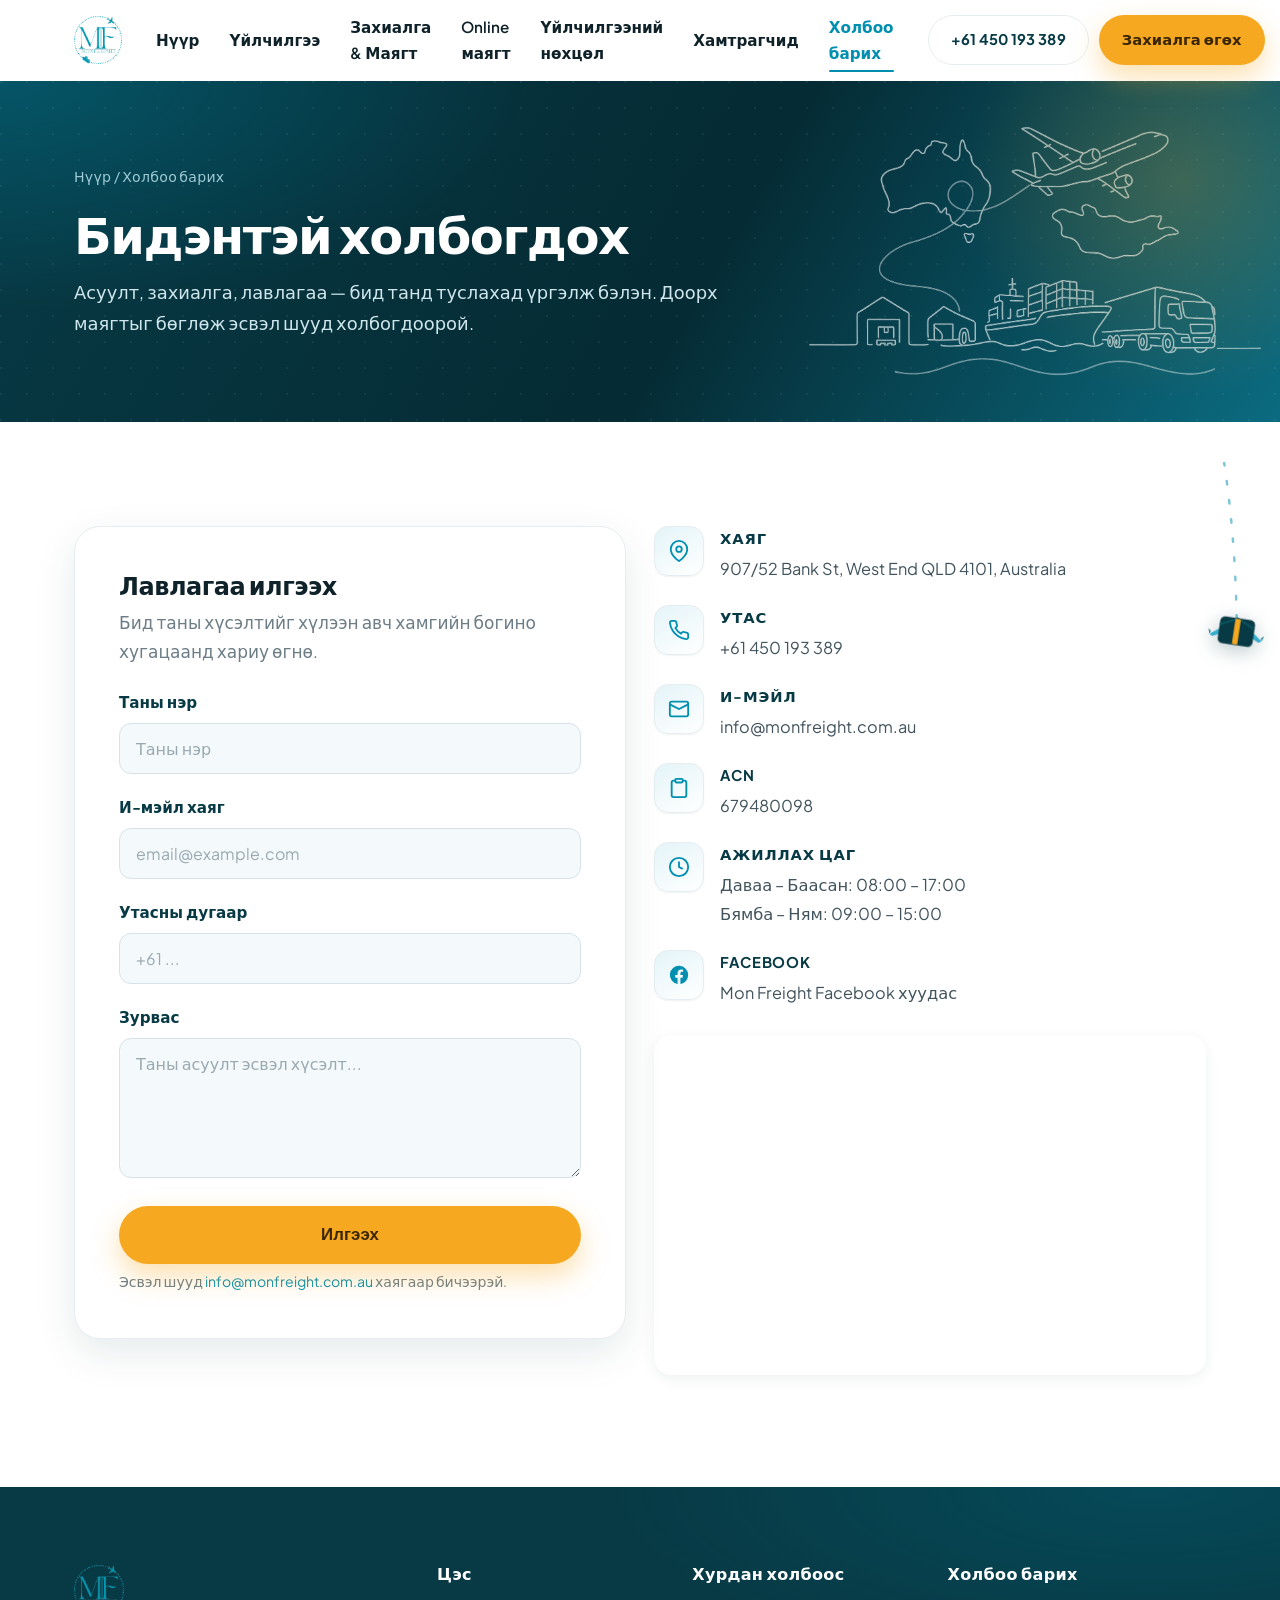
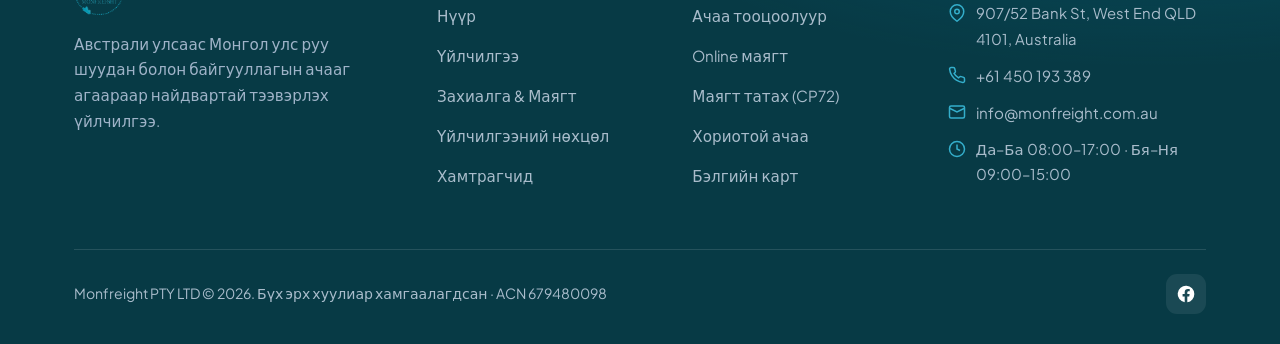
==== contact.html @ 1a579356 "Mon Freight website — full site with airplane transitions, scroll animations, bilingual content" ====
<!DOCTYPE html>
<html lang="mn">
<head>
<meta charset="UTF-8">
<meta name="viewport" content="width=device-width, initial-scale=1.0">
<title data-i18n="contact.title">Холбоо барих — Mon Freight Pty Ltd</title>
<meta name="description" content="Mon Freight Pty Ltd-тэй холбогдох: 907/52 Bank St, West End QLD 4101, Australia. Утас +61 450 193 389, info@monfreight.com.au. Лавлагаа илгээх маягт.">
<link rel="preconnect" href="https://fonts.googleapis.com">
<link rel="preconnect" href="https://fonts.gstatic.com" crossorigin>
<link href="https://fonts.googleapis.com/css2?family=Plus+Jakarta+Sans:wght@400;500;600;700;800&display=swap" rel="stylesheet">
<link rel="icon" href="assets/logo.png">
<link rel="stylesheet" href="assets/styles.css?v=6">
</head>
<body>

<header class="site-header">
  <div class="container nav">
    <a class="brand" href="index.html"><img src="assets/logo.png" alt="Mon Freight Pty Ltd"></a>
    <nav class="nav-links" id="navLinks">
      <a href="index.html" data-i18n="nav.home">Нүүр</a>
      <a href="services.html" data-i18n="nav.services">Үйлчилгээ</a>
      <a href="order.html" data-i18n="nav.order">Захиалга &amp; Маягт</a>
      <a href="https://monfreightcp72-production.up.railway.app/" target="_blank" rel="noopener" data-i18n="nav.form">Online маягт</a>
      <a href="terms.html" data-i18n="nav.terms">Үйлчилгээний нөхцөл</a>
      <a href="partners.html" data-i18n="nav.partners">Хамтрагчид</a>
      <a href="contact.html" class="active" data-i18n="nav.contact">Холбоо барих</a>
    </nav>
    <div class="nav-cta">
      <a href="tel:+61450193389" class="btn btn--ghost" style="color:var(--navy);border-color:var(--line)">+61 450 193 389</a>
      <a href="order.html" class="btn btn--primary" data-i18n="btn.order">Захиалга өгөх</a>
    </div>
    <div class="lang-switch" id="langSwitch">
      <button type="button" data-lang="mn">MN</button>
      <button type="button" data-lang="en">EN</button>
    </div>
    <button class="nav-toggle" id="navToggle" aria-label="Menu"><span></span><span></span><span></span></button>
  </div>
</header>

<section class="page-hero">
  <img class="hero-illu" src="assets/route-illustration.png" alt="" aria-hidden="true">
  <div class="container">
    <div class="crumb"><a href="index.html" data-i18n="nav.home">Нүүр</a> / <span data-i18n="crumb.contact">Холбоо барих</span></div>
    <h1 data-i18n="contact.h1">Бидэнтэй холбогдох</h1>
    <p data-i18n="contact.sub">Асуулт, захиалга, лавлагаа — бид танд туслахад үргэлж бэлэн. Доорх маягтыг бөглөж эсвэл шууд холбогдоорой.</p>
  </div>
</section>

<section class="section">
  <div class="container">
    <div class="grid grid-2" style="align-items:start">

      <!-- Form -->
      <div class="form-card reveal">
        <h2 style="font-size:1.5rem;margin-bottom:8px" data-i18n="contact.form.h2">Лавлагаа илгээх</h2>
        <p style="color:var(--muted);margin-bottom:24px" data-i18n="contact.form.sub">Бид таны хүсэлтийг хүлээн авч хамгийн богино хугацаанд хариу өгнө.</p>
        <div class="form-success" data-i18n="contact.form.success">Баярлалаа! Таны хүсэлт амжилттай илгээгдлээ.</div>
        <form id="enquiry-form" novalidate>
          <div class="field">
            <label for="name" data-i18n="contact.f.name">Таны нэр</label>
            <input id="name" name="name" type="text" data-i18n-ph="contact.f.namePh" placeholder="Таны нэр" required>
          </div>
          <div class="field">
            <label for="email" data-i18n="contact.f.email">И-мэйл хаяг</label>
            <input id="email" name="email" type="email" placeholder="email@example.com" required>
          </div>
          <div class="field">
            <label for="phone" data-i18n="contact.f.phone">Утасны дугаар</label>
            <input id="phone" name="phone" type="tel" placeholder="+61 ...">
          </div>
          <div class="field">
            <label for="message" data-i18n="contact.f.msg">Зурвас</label>
            <textarea id="message" name="message" data-i18n-ph="contact.f.msgPh" placeholder="Таны асуулт эсвэл хүсэлт..." required></textarea>
          </div>
          <button type="submit" class="btn btn--primary btn--lg" style="width:100%" data-i18n="contact.f.submit">Илгээх</button>
          <p class="form-note" data-i18n="contact.f.note">Эсвэл шууд <a href="mailto:info@monfreight.com.au">info@monfreight.com.au</a> хаягаар бичээрэй.</p>
        </form>
      </div>

      <!-- Info -->
      <div class="reveal">
        <div class="info-list" style="margin-bottom:28px">
          <div class="info-row">
            <div class="info-ic"><svg width="22" height="22" viewBox="0 0 24 24" fill="none" stroke="currentColor" stroke-width="2"><path d="M21 10c0 7-9 13-9 13s-9-6-9-13a9 9 0 0 1 18 0z"/><circle cx="12" cy="10" r="3"/></svg></div>
            <div><b data-i18n="contact.i.address">Хаяг</b><span>907/52 Bank St, West End QLD 4101, Australia</span></div>
          </div>
          <div class="info-row">
            <div class="info-ic"><svg width="22" height="22" viewBox="0 0 24 24" fill="none" stroke="currentColor" stroke-width="2"><path d="M22 16.92v3a2 2 0 0 1-2.18 2 19.79 19.79 0 0 1-8.63-3.07 19.5 19.5 0 0 1-6-6 19.79 19.79 0 0 1-3.07-8.67A2 2 0 0 1 4.11 2h3a2 2 0 0 1 2 1.72c.13.96.36 1.9.7 2.81a2 2 0 0 1-.45 2.11L8.09 9.91a16 16 0 0 0 6 6l1.27-1.27a2 2 0 0 1 2.11-.45c.9.34 1.85.57 2.81.7A2 2 0 0 1 22 16.92z"/></svg></div>
            <div><b data-i18n="contact.i.phone">Утас</b><a href="tel:+61450193389">+61 450 193 389</a></div>
          </div>
          <div class="info-row">
            <div class="info-ic"><svg width="22" height="22" viewBox="0 0 24 24" fill="none" stroke="currentColor" stroke-width="2"><rect x="2" y="4" width="20" height="16" rx="2"/><path d="m22 7-10 5L2 7"/></svg></div>
            <div><b data-i18n="contact.i.email">И-мэйл</b><a href="mailto:info@monfreight.com.au">info@monfreight.com.au</a></div>
          </div>
          <div class="info-row">
            <div class="info-ic"><svg width="22" height="22" viewBox="0 0 24 24" fill="none" stroke="currentColor" stroke-width="2"><path d="M16 4h2a2 2 0 0 1 2 2v14a2 2 0 0 1-2 2H6a2 2 0 0 1-2-2V6a2 2 0 0 1 2-2h2"/><rect x="8" y="2" width="8" height="4" rx="1"/></svg></div>
            <div><b data-i18n="contact.i.acn">ACN</b><span>679480098</span></div>
          </div>
          <div class="info-row">
            <div class="info-ic"><svg width="22" height="22" viewBox="0 0 24 24" fill="none" stroke="currentColor" stroke-width="2"><circle cx="12" cy="12" r="10"/><path d="M12 6v6l4 2"/></svg></div>
            <div><b data-i18n="contact.i.hours">Ажиллах цаг</b><span data-i18n="contact.i.hoursV">Даваа – Баасан: 08:00 – 17:00<br>Бямба – Ням: 09:00 – 15:00</span></div>
          </div>
          <div class="info-row">
            <div class="info-ic"><svg width="22" height="22" viewBox="0 0 24 24" fill="currentColor"><path d="M22 12a10 10 0 1 0-11.56 9.88v-6.99H7.9V12h2.54V9.8c0-2.5 1.49-3.89 3.78-3.89 1.09 0 2.24.2 2.24.2v2.46h-1.26c-1.24 0-1.63.77-1.63 1.56V12h2.78l-.44 2.89h-2.34v6.99A10 10 0 0 0 22 12z"/></svg></div>
            <div><b data-i18n="contact.i.fb">Facebook</b><a href="https://www.facebook.com/profile.php?id=61565239049402" target="_blank" rel="noopener" data-i18n="contact.i.fbV">Mon Freight Facebook хуудас</a></div>
          </div>
        </div>
        <iframe class="map-embed" loading="lazy" referrerpolicy="no-referrer-when-downgrade"
          src="https://maps.google.com/maps?q=907%2F52+Bank+St%2C+West+End+QLD+4101%2C+Australia+%28Monfreight+PTY+LTD%29&output=embed"
          title="Mon Freight"></iframe>
      </div>

    </div>
  </div>
</section>

<footer class="footer">
  <div class="container">
    <div class="footer-grid">
      <div class="footer-brand">
        <img src="assets/logo.png" alt="Mon Freight Pty Ltd">
        <p data-i18n="footer.tagline">Австрали улсаас Монгол улс руу шуудан болон байгууллагын ачааг агаараар найдвартай тээвэрлэх үйлчилгээ.</p>
      </div>
      <div><h4 data-i18n="footer.menu">Цэс</h4><ul>
        <li><a href="index.html" data-i18n="nav.home">Нүүр</a></li><li><a href="services.html" data-i18n="nav.services">Үйлчилгээ</a></li>
        <li><a href="order.html" data-i18n="nav.order">Захиалга &amp; Маягт</a></li><li><a href="terms.html" data-i18n="nav.terms">Үйлчилгээний нөхцөл</a></li>
        <li><a href="partners.html" data-i18n="nav.partners">Хамтрагчид</a></li></ul></div>
      <div><h4 data-i18n="footer.quick">Хурдан холбоос</h4><ul>
        <li><a href="order.html#calculator" data-i18n="footer.ql.calc">Ачаа тооцоолуур</a></li>
        <li><a href="https://monfreightcp72-production.up.railway.app/" target="_blank" rel="noopener" data-i18n="footer.ql.form">Online маягт</a></li>
        <li><a href="order.html#download" data-i18n="footer.ql.cp72">Маягт татах (CP72)</a></li>
        <li><a href="terms.html#prohibited" data-i18n="footer.ql.prohibited">Хориотой ачаа</a></li>
        <li><a href="https://giftup.app/place-order/64e5efb2-6767-406f-fae9-08ddd53cc1b6?platform=hosted" target="_blank" rel="noopener" data-i18n="footer.ql.gift">Бэлгийн карт</a></li></ul></div>
      <div><h4 data-i18n="footer.contactH">Холбоо барих</h4><ul class="footer-contact">
        <li><svg width="18" height="18" viewBox="0 0 24 24" fill="none" stroke="currentColor" stroke-width="2"><path d="M21 10c0 7-9 13-9 13s-9-6-9-13a9 9 0 0 1 18 0z"/><circle cx="12" cy="10" r="3"/></svg> 907/52 Bank St, West End QLD 4101, Australia</li>
        <li><svg width="18" height="18" viewBox="0 0 24 24" fill="none" stroke="currentColor" stroke-width="2"><path d="M22 16.92v3a2 2 0 0 1-2.18 2 19.79 19.79 0 0 1-8.63-3.07 19.5 19.5 0 0 1-6-6 19.79 19.79 0 0 1-3.07-8.67A2 2 0 0 1 4.11 2h3a2 2 0 0 1 2 1.72c.13.96.36 1.9.7 2.81a2 2 0 0 1-.45 2.11L8.09 9.91a16 16 0 0 0 6 6l1.27-1.27a2 2 0 0 1 2.11-.45c.9.34 1.85.57 2.81.7A2 2 0 0 1 22 16.92z"/></svg> <a href="tel:+61450193389">+61 450 193 389</a></li>
        <li><svg width="18" height="18" viewBox="0 0 24 24" fill="none" stroke="currentColor" stroke-width="2"><rect x="2" y="4" width="20" height="16" rx="2"/><path d="m22 7-10 5L2 7"/></svg> <a href="mailto:info@monfreight.com.au">info@monfreight.com.au</a></li>
        <li><svg width="18" height="18" viewBox="0 0 24 24" fill="none" stroke="currentColor" stroke-width="2"><circle cx="12" cy="12" r="10"/><path d="M12 6v6l4 2"/></svg> <span data-i18n="footer.hours">Да–Ба 08:00–17:00 · Бя–Ня 09:00–15:00</span></li></ul></div>
    </div>
    <div class="footer-bottom">
      <span data-i18n="footer.rights">Monfreight PTY LTD © <span id="year">2026</span>. Бүх эрх хуулиар хамгаалагдсан · ACN 679480098</span>
      <div class="social"><a href="https://www.facebook.com/profile.php?id=61565239049402" target="_blank" rel="noopener" aria-label="Facebook"><svg width="20" height="20" viewBox="0 0 24 24" fill="currentColor"><path d="M22 12a10 10 0 1 0-11.56 9.88v-6.99H7.9V12h2.54V9.8c0-2.5 1.49-3.89 3.78-3.89 1.09 0 2.24.2 2.24.2v2.46h-1.26c-1.24 0-1.63.77-1.63 1.56V12h2.78l-.44 2.89h-2.34v6.99A10 10 0 0 0 22 12z"/></svg></a></div>
    </div>
  </div>
</footer>

<script src="assets/main.js?v=6"></script>
<script src="assets/plane-transition.js?v=6"></script>
<script src="assets/skystory.js?v=6"></script>
<script src="assets/i18n.js?v=6"></script>
</body>
</html>
---- assets/styles.css ----
/* =========================================================
   Mon Freight Pty Ltd — Global Stylesheet  (v2 — premium)
   Premium, trustworthy logistics design system.
   Brand palette is driven by CSS variables below.
   Reuses the original class names so markup + JS stay intact.
   ========================================================= */

:root {
  /* ---- Brand palette (built from the Mon Freight logo teal) ---- */
  --navy:        #073a45;   /* deepest teal — dark sections & headings */
  --navy-2:      #052b34;
  --blue:        #008fb0;   /* primary brand teal */
  --blue-deep:   #0a6f86;
  --blue-light:  #34aecb;
  --sky:         #e4f4f8;   /* light teal tint */
  --sky-2:       #d2ecf2;
  --amber:       #f6a821;   /* warm accent for CTAs */
  --amber-dark:  #dd8e08;
  --amber-soft:  #fff5e3;
  --red:         #d83b3b;
  --deep:        #0b6b80;   /* mid teal for gradients */
  --green:       #1f9d57;

  /* ---- Neutrals ---- */
  --ink:         #0f2229;   /* headings */
  --body:        #41535c;   /* body copy */
  --muted:       #6c7d86;   /* secondary text */
  --line:        #e6edf1;   /* hairlines */
  --line-2:      #d7e2e8;
  --bg:          #ffffff;
  --bg-soft:     #f4f9fb;   /* tinted section bg */
  --bg-soft-2:   #eaf3f6;
  --white:       #ffffff;

  /* ---- Radii ---- */
  --radius:      18px;
  --radius-sm:   12px;
  --radius-lg:   26px;

  /* ---- Shadows (soft, layered, teal-tinted) ---- */
  --shadow-xs:   0 1px 2px rgba(7,58,69,.06);
  --shadow-sm:   0 4px 14px rgba(7,58,69,.07);
  --shadow:      0 14px 40px rgba(7,58,69,.10);
  --shadow-lg:   0 30px 70px rgba(7,58,69,.18);
  --shadow-amber:0 12px 28px rgba(246,168,33,.36);

  --maxw:        1180px;
  --transition:  .35s cubic-bezier(.22,.61,.36,1);
  --ease:        cubic-bezier(.22,.61,.36,1);

  --font: "Plus Jakarta Sans","Segoe UI",system-ui,-apple-system,Roboto,Arial,sans-serif;
}

/* ---------- Reset ---------- */
*,*::before,*::after { box-sizing:border-box; margin:0; padding:0; }
html { scroll-behavior:smooth; -webkit-text-size-adjust:100%; }
body {
  font-family:var(--font);
  color:var(--body);
  background:var(--bg);
  line-height:1.7;
  font-size:17px;
  overflow-x:hidden;
  -webkit-font-smoothing:antialiased;
  text-rendering:optimizeLegibility;
}
img { max-width:100%; display:block; }
a { color:var(--blue); text-decoration:none; transition:color var(--transition); }
a:hover { color:var(--amber-dark); }
h1,h2,h3,h4 { color:var(--ink); line-height:1.18; font-weight:800; letter-spacing:-.02em; }
ul { list-style:none; }
::selection { background:var(--blue); color:#fff; }
:focus-visible { outline:3px solid rgba(0,143,176,.45); outline-offset:2px; border-radius:6px; }

/* ---------- Layout helpers ---------- */
.container { width:100%; max-width:var(--maxw); margin:0 auto; padding:0 24px; }
.section { padding:104px 0; position:relative; }
.section--soft { background:var(--bg-soft); }
.section--soft-2 { background:linear-gradient(180deg,var(--bg-soft) 0%,#fff 100%); }
.section--navy {
  background:
    radial-gradient(1100px 480px at 12% -10%, rgba(0,143,176,.30), transparent 60%),
    radial-gradient(900px 420px at 110% 120%, rgba(246,168,33,.12), transparent 55%),
    linear-gradient(160deg,var(--navy) 0%,var(--navy-2) 60%,#06414f 100%);
  color:#cfe6ec;
}
.section--navy h1,.section--navy h2,.section--navy h3 { color:#fff; }
.text-center { text-align:center; }
.lead { font-size:1.14rem; color:var(--body); max-width:760px; }

/* subtle hairline divider between adjacent white/soft sections */
.section + .section { }

.eyebrow {
  display:inline-flex; align-items:center; gap:8px;
  font-size:.78rem; font-weight:800; letter-spacing:.16em; text-transform:uppercase;
  color:var(--blue-deep); background:var(--sky);
  padding:8px 16px; border-radius:999px; margin-bottom:18px;
  border:1px solid rgba(0,143,176,.14);
}
.section--navy .eyebrow { color:#bfe7f1; background:rgba(255,255,255,.10); border-color:rgba(255,255,255,.14); }

.section-head { max-width:740px; margin:0 auto 60px; text-align:center; }
.section-head h2 { font-size:clamp(2rem,4vw,2.85rem); margin-bottom:16px; letter-spacing:-.03em; }
.section-head p { color:var(--muted); font-size:1.1rem; }

/* ---------- Buttons ---------- */
.btn {
  position:relative;
  display:inline-flex; align-items:center; justify-content:center; gap:10px;
  font-weight:700; font-size:1rem; padding:15px 30px; border-radius:999px;
  border:1.5px solid transparent; cursor:pointer; transition:var(--transition);
  white-space:nowrap; letter-spacing:.005em;
}
.btn--primary { background:var(--amber); color:#3a2600; box-shadow:var(--shadow-amber); }
.btn--primary:hover { background:var(--amber-dark); color:#241700; transform:translateY(-3px); box-shadow:0 18px 34px rgba(246,168,33,.5); }
.btn--blue { background:var(--blue); color:#fff; box-shadow:0 12px 26px rgba(0,143,176,.32); }
.btn--blue:hover { background:var(--blue-deep); color:#fff; transform:translateY(-3px); box-shadow:0 18px 32px rgba(0,143,176,.42); }
.btn--ghost { background:rgba(255,255,255,.06); border-color:rgba(255,255,255,.5); color:#fff; backdrop-filter:blur(4px); }
.btn--ghost:hover { background:#fff; color:var(--navy); border-color:#fff; transform:translateY(-3px); }
.btn--outline { background:#fff; border-color:var(--line-2); color:var(--navy); box-shadow:var(--shadow-xs); }
.btn--outline:hover { border-color:var(--blue); color:var(--blue); transform:translateY(-3px); box-shadow:var(--shadow-sm); }
.btn--lg { padding:18px 40px; font-size:1.05rem; }

/* ---------- Header / Nav ---------- */
.site-header {
  position:sticky; top:0; z-index:1000;
  background:rgba(255,255,255,.82); backdrop-filter:saturate(180%) blur(14px);
  border-bottom:1px solid transparent;
  transition:box-shadow var(--transition), background var(--transition), border-color var(--transition);
}
.site-header.scrolled { box-shadow:0 6px 24px rgba(7,58,69,.08); background:rgba(255,255,255,.94); border-bottom-color:var(--line); }
.nav { display:flex; align-items:center; justify-content:space-between; height:80px; gap:20px; }
.brand { display:flex; align-items:center; gap:12px; flex-shrink:0; }
.brand img { height:48px; width:auto; transition:transform var(--transition); }
.brand:hover img { transform:scale(1.04); }
.brand b { color:var(--navy); font-weight:800; font-size:1.05rem; letter-spacing:-.02em; line-height:1.05; }
.brand span { display:block; font-size:.68rem; font-weight:600; color:var(--muted); letter-spacing:.04em; }

.nav-links { display:flex; align-items:center; gap:2px; }
.nav-links a {
  position:relative;
  color:var(--ink); font-weight:600; font-size:.95rem; padding:10px 14px; border-radius:10px;
  transition:var(--transition);
}
.nav-links a::after {
  content:""; position:absolute; left:14px; right:14px; bottom:4px; height:2px; border-radius:2px;
  background:var(--blue); transform:scaleX(0); transform-origin:left; transition:transform var(--transition);
}
.nav-links a:hover { color:var(--blue); }
.nav-links a:hover::after { transform:scaleX(1); }
.nav-links a.active { color:var(--blue); }
.nav-links a.active::after { transform:scaleX(1); }
.nav-cta { display:flex; align-items:center; gap:10px; }
.nav-cta .btn { padding:11px 22px; font-size:.92rem; }

/* Language switcher */
.lang-switch { display:inline-flex; border:1.5px solid var(--line-2); border-radius:999px; overflow:hidden; flex-shrink:0; background:#fff; box-shadow:var(--shadow-xs); }
.lang-switch button { border:none; background:transparent; padding:8px 13px; font-family:inherit; font-weight:800;
  font-size:.8rem; letter-spacing:.03em; color:var(--muted); cursor:pointer; transition:var(--transition); line-height:1; }
.lang-switch button.active { background:var(--blue); color:#fff; }
.lang-switch button:not(.active):hover { background:var(--sky); color:var(--blue); }

.nav-toggle {
  display:none; flex-direction:column; gap:5px; background:none; border:none; cursor:pointer; padding:8px;
}
.nav-toggle span { width:26px; height:3px; background:var(--navy); border-radius:3px; transition:var(--transition); }
.nav-toggle.open span:nth-child(1){ transform:translateY(8px) rotate(45deg); }
.nav-toggle.open span:nth-child(2){ opacity:0; }
.nav-toggle.open span:nth-child(3){ transform:translateY(-8px) rotate(-45deg); }

/* ---------- Hero ---------- */
.hero { position:relative; color:#fff; overflow:hidden;
  background:linear-gradient(125deg,rgba(5,43,52,.95) 0%,rgba(7,58,69,.88) 42%,rgba(11,107,128,.7) 100%); }
.hero::before {
  content:""; position:absolute; inset:0; z-index:-2; background:var(--navy);
}
/* subtle dot grid texture + amber glow */
.hero::after {
  content:""; position:absolute; inset:0; z-index:0; pointer-events:none;
  background:
    radial-gradient(680px 360px at 88% 12%, rgba(246,168,33,.18), transparent 60%),
    radial-gradient(circle at 1px 1px, rgba(255,255,255,.07) 1px, transparent 0);
  background-size:auto, 26px 26px;
}
.hero-bg { position:absolute; inset:0; z-index:-1; object-fit:cover; width:100%; height:100%; opacity:.67; }
.hero .container { position:relative; z-index:1; }
.hero-inner { padding:128px 0 138px; max-width:780px; }
.hero h1 { color:#fff; font-size:clamp(2.3rem,5.4vw,3.8rem); margin-bottom:22px; letter-spacing:-.035em; }
.hero h1 .hl { color:var(--amber); position:relative; white-space:nowrap; }
.hero p { font-size:1.18rem; color:#d9eef3; margin-bottom:36px; max-width:630px; line-height:1.65; }
.hero-actions { display:flex; flex-wrap:wrap; gap:14px; }
.hero-badges { display:flex; flex-wrap:wrap; gap:14px 26px; margin-top:48px; padding-top:34px; border-top:1px solid rgba(255,255,255,.14); }
.hero-badge { display:flex; align-items:center; gap:10px; font-weight:600; color:#eaf3fc; font-size:.96rem; }
.hero-badge svg { flex-shrink:0; }
.hero .eyebrow { color:#fff; background:rgba(255,255,255,.12); border-color:rgba(255,255,255,.18); backdrop-filter:blur(4px); }

/* page hero (inner pages) */
.page-hero { position:relative; color:#fff; overflow:hidden;
  background:
    radial-gradient(900px 380px at 0% 0%, rgba(0,143,176,.32), transparent 60%),
    linear-gradient(120deg,var(--navy) 0%,var(--navy-2) 55%,var(--deep) 100%); }
.page-hero::before {
  content:""; position:absolute; inset:0; pointer-events:none;
  background-image:radial-gradient(circle at 1px 1px, rgba(255,255,255,.06) 1px, transparent 0);
  background-size:26px 26px;
}
.page-hero::after{ content:""; position:absolute; right:-120px; top:-120px; width:440px; height:440px; border-radius:50%;
  background:radial-gradient(circle,rgba(246,168,33,.22),transparent 70%); }
.page-hero .container { position:relative; z-index:1; padding-top:84px; padding-bottom:84px; }
.page-hero h1 { color:#fff; font-size:clamp(2.1rem,4.6vw,3.1rem); margin-bottom:14px; letter-spacing:-.03em; }
.page-hero p { color:#cfe6ec; font-size:1.12rem; max-width:680px; }
.crumb { font-size:.88rem; color:#9fcad6; margin-bottom:16px; letter-spacing:.02em; }
.crumb a { color:#9fcad6; } .crumb a:hover{ color:#fff; }

/* ---------- Stats ---------- */
.stats { display:grid; grid-template-columns:repeat(4,1fr); gap:22px; }
.stat { position:relative; text-align:center; padding:34px 18px; background:#fff; border-radius:var(--radius);
  border:1px solid var(--line); box-shadow:var(--shadow-sm); transition:var(--transition); overflow:hidden; }
.stat::before { content:""; position:absolute; left:0; top:0; height:3px; width:100%;
  background:linear-gradient(90deg,var(--blue),var(--blue-light)); opacity:0; transition:opacity var(--transition); }
.stat:hover { transform:translateY(-6px); box-shadow:var(--shadow); }
.stat:hover::before { opacity:1; }
.stat b { display:block; font-size:2.5rem; color:var(--blue); font-weight:800; line-height:1; letter-spacing:-.03em; }
.stat span { color:var(--muted); font-weight:600; font-size:.95rem; margin-top:10px; display:block; }

/* ---------- Cards / services ---------- */
.grid { display:grid; gap:28px; }
.grid-2 { grid-template-columns:repeat(2,1fr); }
.grid-3 { grid-template-columns:repeat(3,1fr); }
.grid-4 { grid-template-columns:repeat(4,1fr); }

.card {
  background:#fff; border:1px solid var(--line); border-radius:var(--radius);
  overflow:hidden; box-shadow:var(--shadow-sm); transition:transform var(--transition), box-shadow var(--transition), border-color var(--transition);
  display:flex; flex-direction:column;
}
.card:hover { transform:translateY(-10px); box-shadow:var(--shadow-lg); border-color:var(--sky-2); }
.card-media { position:relative; aspect-ratio:16/10; overflow:hidden; background:var(--bg-soft-2); }
.card-media img { width:100%; height:100%; object-fit:cover; transition:transform .7s var(--ease); }
.card:hover .card-media img { transform:scale(1.08); }
.card-num {
  position:absolute; top:14px; left:14px; width:44px; height:44px; display:grid; place-items:center;
  background:var(--amber); color:#3a2600; font-weight:800; border-radius:13px; font-size:1.15rem;
  box-shadow:0 8px 18px rgba(246,168,33,.45);
}
.card-body { padding:28px; display:flex; flex-direction:column; gap:12px; flex:1; }
.card-body h3 { font-size:1.24rem; letter-spacing:-.02em; }
.card-body p { color:var(--muted); font-size:.98rem; }
/* icon-led card (no media) */
.card-icon { width:58px; height:58px; border-radius:16px; display:grid; place-items:center;
  background:linear-gradient(150deg,var(--sky),#fff); color:var(--blue); border:1px solid var(--line);
  box-shadow:var(--shadow-xs); margin-bottom:4px; font-size:1.6rem; }
.card .card-link { margin-top:auto; font-weight:700; color:var(--blue); display:inline-flex; align-items:center; gap:6px; }
.card:hover .card-link { color:var(--amber-dark); }

/* feature row */
.feature { display:grid; grid-template-columns:1.05fr 1fr; gap:60px; align-items:center; }
.feature.reverse .feature-media { order:2; }
.feature-media img { border-radius:var(--radius-lg); box-shadow:var(--shadow); width:100%; }
.feature-body h2 { font-size:clamp(1.7rem,3.2vw,2.3rem); margin-bottom:18px; letter-spacing:-.03em; }

/* icon list */
.ilist { display:flex; flex-direction:column; gap:14px; margin-top:8px; }
.ilist li { display:flex; gap:14px; align-items:flex-start; }
.ilist .ic { flex-shrink:0; width:30px; height:30px; border-radius:9px; background:var(--sky); color:var(--blue);
  display:grid; place-items:center; font-weight:800; margin-top:2px; }

/* ---------- Terms / accordion ---------- */
.accordion { max-width:920px; margin:0 auto; display:flex; flex-direction:column; gap:14px; }
.acc-item { border:1px solid var(--line); border-radius:var(--radius); background:#fff; overflow:hidden; box-shadow:var(--shadow-sm); transition:border-color var(--transition), box-shadow var(--transition); }
.acc-item.open { border-color:var(--sky-2); box-shadow:var(--shadow); }
.acc-head {
  width:100%; text-align:left; background:none; border:none; cursor:pointer;
  padding:24px 28px; font-size:1.08rem; font-weight:700; color:var(--navy);
  display:flex; justify-content:space-between; align-items:center; gap:16px; font-family:inherit;
  transition:color var(--transition);
}
.acc-head:hover { color:var(--blue); }
.acc-head .chev { flex-shrink:0; transition:transform var(--transition); color:var(--blue); }
.acc-item.open .acc-head .chev { transform:rotate(180deg); }
.acc-panel { max-height:0; overflow:hidden; transition:max-height .45s ease; }
.acc-panel-inner { padding:0 28px 26px; color:var(--body); }
.acc-panel-inner p { margin-bottom:14px; }
.acc-panel-inner ol,.acc-panel-inner ul { margin:0 0 14px 20px; }
.acc-panel-inner li { margin-bottom:10px; }

.callout { border-left:4px solid var(--amber); background:var(--amber-soft); padding:18px 22px; border-radius:12px; margin:18px 0;
  color:#6b4e16; }
.callout--red { border-left-color:var(--red); background:#fdecec; color:#7a1f1f; }

/* ---------- Partner / brand grids ---------- */
.brandgrid { display:grid; grid-template-columns:repeat(5,1fr); gap:18px; }
.brand-card {
  background:#fff; border:1px solid var(--line); border-radius:var(--radius-sm);
  padding:24px; display:flex; flex-direction:column; align-items:center; justify-content:center; gap:12px;
  text-align:center; box-shadow:var(--shadow-xs); transition:var(--transition); min-height:148px;
}
.brand-card:hover { transform:translateY(-6px); box-shadow:var(--shadow); border-color:var(--sky-2); }
.brand-card img { max-height:48px; width:48px; object-fit:contain; border-radius:10px; transition:transform var(--transition); }
.brand-card:hover img { transform:scale(1.06); }
.brand-card span { font-weight:700; color:var(--navy); font-size:.92rem; }

.partner-card { display:flex; gap:20px; align-items:center; padding:26px; }
.partner-card img { width:84px; height:84px; object-fit:contain; border-radius:14px; background:var(--bg-soft);
  padding:8px; flex-shrink:0; border:1px solid var(--line); }
.partner-card h3 { font-size:1.15rem; margin-bottom:4px; }
.partner-card a { font-weight:600; word-break:break-all; }

/* ---------- CTA banner ---------- */
.cta-banner { position:relative; overflow:hidden; border-radius:var(--radius-lg);
  background:
    radial-gradient(700px 320px at 10% -20%, rgba(0,143,176,.45), transparent 60%),
    linear-gradient(120deg,var(--navy),var(--deep)); color:#fff; padding:66px; text-align:center; }
.cta-banner::before { content:""; position:absolute; inset:0; pointer-events:none;
  background-image:radial-gradient(circle at 1px 1px, rgba(255,255,255,.06) 1px, transparent 0); background-size:24px 24px; }
.cta-banner::after{ content:""; position:absolute; left:-80px; bottom:-80px; width:340px; height:340px; border-radius:50%;
  background:radial-gradient(circle,rgba(246,168,33,.28),transparent 70%); }
.cta-banner h2 { color:#fff; font-size:clamp(1.7rem,3.4vw,2.4rem); margin-bottom:14px; position:relative; letter-spacing:-.03em; }
.cta-banner p { color:#d9eef3; max-width:640px; margin:0 auto 30px; position:relative; }
.cta-banner .hero-actions { justify-content:center; position:relative; }

/* ---------- Forms ---------- */
.form-card { background:#fff; border:1px solid var(--line); border-radius:var(--radius-lg);
  padding:44px; box-shadow:var(--shadow); }
.field { margin-bottom:20px; }
.field label { display:block; font-weight:700; color:var(--navy); margin-bottom:8px; font-size:.95rem; }
.field input,.field textarea {
  width:100%; padding:14px 16px; border:1.5px solid var(--line-2); border-radius:12px;
  font-family:inherit; font-size:1rem; color:var(--ink); background:var(--bg-soft); transition:var(--transition);
}
.field input::placeholder,.field textarea::placeholder { color:#9aa9b1; }
.field input:focus,.field textarea:focus { outline:none; border-color:var(--blue); background:#fff;
  box-shadow:0 0 0 4px rgba(0,143,176,.14); }
.field textarea { min-height:140px; resize:vertical; }
.form-note { font-size:.88rem; color:var(--muted); margin-top:6px; }
.form-success { display:none; background:#e6f7ec; border:1px solid #b6e3c6; color:#1f6b3a;
  padding:14px 18px; border-radius:12px; margin-bottom:18px; font-weight:600; }

/* ---------- Contact info ---------- */
.info-list { display:flex; flex-direction:column; gap:22px; }
.info-row { display:flex; gap:16px; align-items:flex-start; }
.info-ic { flex-shrink:0; width:50px; height:50px; border-radius:14px; background:linear-gradient(150deg,var(--sky),#fff); color:var(--blue);
  display:grid; place-items:center; border:1px solid var(--line); box-shadow:var(--shadow-xs); }
.info-row b { display:block; color:var(--navy); font-size:.92rem; text-transform:uppercase; letter-spacing:.06em; margin-bottom:3px; }
.info-row span,.info-row a { color:var(--body); font-size:1.02rem; }
.map-embed { border:0; width:100%; height:100%; min-height:340px; border-radius:var(--radius); box-shadow:var(--shadow-sm); }

/* download cards */
.dl-card { display:flex; align-items:center; gap:18px; padding:26px; }
.dl-ic { flex-shrink:0; width:56px; height:56px; border-radius:14px; background:#fdecec; color:var(--red);
  display:grid; place-items:center; }
.dl-card h3 { font-size:1.08rem; margin-bottom:2px; }
.dl-card p { color:var(--muted); font-size:.92rem; }

/* ---------- Footer ---------- */
.footer { background:
    radial-gradient(900px 300px at 90% 0%, rgba(0,143,176,.18), transparent 60%),
    var(--navy); color:#a9bccb; padding:78px 0 30px; }
.footer-grid { display:grid; grid-template-columns:1.5fr 1fr 1fr 1.2fr; gap:40px; margin-bottom:48px; }
.footer h4 { color:#fff; font-size:1rem; margin-bottom:18px; letter-spacing:.02em; }
.footer-brand img { height:50px; margin-bottom:16px; }
.footer-brand p { color:#9fb3c8; font-size:.95rem; max-width:300px; }
.footer ul li { margin-bottom:11px; }
.footer ul a { color:#a9bccb; font-size:.95rem; transition:var(--transition); }
.footer ul a:hover { color:var(--amber); padding-left:4px; }
.footer-contact li { display:flex; gap:10px; align-items:flex-start; margin-bottom:13px; font-size:.93rem; }
.footer-contact svg { flex-shrink:0; margin-top:3px; color:var(--blue-light); }
.footer-bottom { border-top:1px solid rgba(255,255,255,.12); padding-top:24px;
  display:flex; justify-content:space-between; align-items:center; gap:16px; flex-wrap:wrap; font-size:.88rem; }
.social { display:flex; gap:10px; }
.social a { width:40px; height:40px; border-radius:11px; background:rgba(255,255,255,.08); color:#fff;
  display:grid; place-items:center; transition:var(--transition); }
.social a:hover { background:var(--amber); color:#3a2600; transform:translateY(-3px); }

/* ---------- Reveal animation ---------- */
.reveal { opacity:0; transform:translateY(28px); transition:opacity .7s var(--ease),transform .7s var(--ease); }
.reveal.in { opacity:1; transform:none; }
@media (prefers-reduced-motion:reduce){
  *{ animation-duration:.001ms !important; transition-duration:.001ms !important; scroll-behavior:auto !important; }
  .reveal{ opacity:1; transform:none; }
}

/* ---------- Responsive ---------- */
@media (max-width:1100px){
  .nav-links{ gap:0; }
  .nav-links a{ padding:10px 10px; font-size:.9rem; }
  .nav-links a::after{ left:10px; right:10px; }
  .nav-cta .btn--ghost{ display:none; }
}
@media (max-width:1024px){
  .feature{ grid-template-columns:1fr; gap:36px; }
  .feature.reverse .feature-media{ order:0; }
  .grid-4{ grid-template-columns:repeat(2,1fr); }
  .brandgrid{ grid-template-columns:repeat(3,1fr); }
  .footer-grid{ grid-template-columns:1fr 1fr; }
  .section{ padding:84px 0; }
}
@media (max-width:860px){
  .nav-links,.nav-cta .btn--ghost{ display:none; }
  .nav-toggle{ display:flex; }
  .nav-links.open{
    display:flex; flex-direction:column; align-items:stretch; gap:4px;
    position:absolute; top:80px; left:0; right:0; background:#fff; padding:16px 24px 26px;
    border-bottom:1px solid var(--line); box-shadow:var(--shadow); z-index:999;
  }
  .nav-links.open a{ padding:14px 12px; border-radius:10px; }
  .nav-links.open a::after{ display:none; }
  .nav-links.open a:hover{ background:var(--sky); }
  .section{ padding:68px 0; }
  .stats{ grid-template-columns:repeat(2,1fr); }
  .grid-3,.grid-2{ grid-template-columns:1fr; }
  .cta-banner{ padding:44px 28px; }
  .form-card{ padding:30px; }
  .hero-inner{ padding:90px 0 96px; }
}
@media (max-width:540px){
  body{ font-size:16px; }
  .nav-cta{ display:none; }
  .lang-switch button{ padding:7px 11px; font-size:.78rem; }
  .grid-4,.brandgrid{ grid-template-columns:repeat(2,1fr); }
  .stat b{ font-size:2.1rem; }
  .footer-grid{ grid-template-columns:1fr; gap:30px; }
  .footer-bottom{ flex-direction:column; text-align:center; }
  .partner-card{ flex-direction:column; text-align:center; }
}

/* =========================================================
   CP72 Online Form + Volumetric Calculator (native)
   ========================================================= */

/* ---- Volumetric calculator widget ---- */
.calc-widget { max-width:560px; margin:0 auto; }
.calc-grid { display:grid; grid-template-columns:repeat(2,1fr); gap:20px 22px; }
.calc-grid .field { margin-bottom:0; display:flex; flex-direction:column; }
.calc-grid .field label { min-height:2.7em; margin-bottom:10px; display:flex; align-items:flex-start; line-height:1.25; }
.calc-grid .field input { margin-top:auto; }
.calc-result {
  margin-top:22px; background:
    radial-gradient(500px 200px at 100% 0%, rgba(0,143,176,.4), transparent 60%),
    linear-gradient(150deg,var(--navy),var(--deep));
  color:#fff; border-radius:var(--radius); padding:26px 28px;
  display:flex; flex-wrap:wrap; gap:18px 30px; align-items:center; justify-content:space-between;
  box-shadow:var(--shadow);
}
.calc-result .cr-item { display:flex; flex-direction:column; gap:2px; }
.calc-result .cr-item span { font-size:.82rem; color:#bfe1ea; letter-spacing:.02em; }
.calc-result .cr-item b { font-size:1.5rem; color:#fff; font-weight:800; }
.calc-result .cr-item.cr-main b { color:var(--amber); font-size:1.95rem; }
.calc-hint { font-size:.85rem; color:var(--muted); margin-top:12px; text-align:center; }

/* ---- CP72 form layout ---- */
.cp72-form { max-width:920px; margin:0 auto; }
.form-block { margin-bottom:30px; }
.form-block-head { display:flex; align-items:center; gap:12px; margin-bottom:18px; }
.form-block-head .fb-num {
  flex-shrink:0; width:36px; height:36px; border-radius:10px; background:linear-gradient(150deg,var(--blue),var(--blue-deep)); color:#fff;
  display:grid; place-items:center; font-weight:800; font-size:.95rem; box-shadow:0 6px 14px rgba(0,143,176,.3);
}
.form-block-head h3 { font-size:1.18rem; margin:0; }
.field-grid { display:grid; grid-template-columns:repeat(2,1fr); gap:0 22px; }
.field-grid .field.full { grid-column:1 / -1; }
.field select {
  width:100%; padding:13px 14px; border:1.5px solid var(--line-2); border-radius:var(--radius-sm);
  background:var(--bg-soft); font-family:inherit; font-size:1rem; color:var(--ink); transition:var(--transition);
}
.field select:focus { outline:none; border-color:var(--blue); background:#fff; box-shadow:0 0 0 4px rgba(0,143,176,.14); }
.field .req { color:var(--red); }
.field-error { display:block; color:var(--red); font-size:.82rem; margin-top:5px; min-height:0; }

/* ---- Goods table ---- */
.goods-wrap { overflow-x:auto; border:1px solid var(--line); border-radius:var(--radius); box-shadow:var(--shadow-xs); }
.goods-table { width:100%; border-collapse:collapse; min-width:640px; font-size:.95rem; }
.goods-table th {
  background:var(--bg-soft-2); color:var(--navy); font-weight:700; text-align:left;
  padding:13px 12px; font-size:.85rem; letter-spacing:.01em; border-bottom:1px solid var(--line);
}
.goods-table td { padding:8px 10px; border-bottom:1px solid var(--line); vertical-align:middle; }
.goods-table tr:last-child td { border-bottom:none; }
.goods-table input {
  width:100%; padding:9px 10px; border:1.5px solid transparent; border-radius:8px;
  background:var(--bg-soft); font-family:inherit; font-size:.92rem; color:var(--ink);
}
.goods-table input:focus { outline:none; border-color:var(--blue); background:#fff; box-shadow:0 0 0 3px rgba(0,143,176,.12); }
.goods-table .gt-row { width:42px; text-align:center; color:var(--muted); font-weight:700; }
.goods-table .gt-del {
  width:34px; height:34px; border-radius:8px; border:none; cursor:pointer;
  background:#fdecec; color:var(--red); display:grid; place-items:center; transition:var(--transition);
}
.goods-table .gt-del:hover { background:var(--red); color:#fff; }
.goods-add {
  margin-top:14px; display:inline-flex; align-items:center; gap:8px;
  background:var(--sky); color:var(--blue); border:1.5px dashed var(--blue-light);
  padding:11px 18px; border-radius:var(--radius-sm); font-weight:700; cursor:pointer; font-size:.95rem;
  transition:var(--transition);
}
.goods-add:hover { background:var(--blue); color:#fff; border-color:var(--blue); }

/* ---- Weights / results inside form ---- */
.calc-readout {
  margin-top:8px; background:var(--sky); border:1px solid #bfe3ec; border-radius:var(--radius);
  padding:18px 22px; display:flex; flex-wrap:wrap; gap:14px 30px; align-items:center;
}
.calc-readout .cr-item span { display:block; font-size:.8rem; color:var(--deep); }
.calc-readout .cr-item b { font-size:1.35rem; color:var(--navy); }
.calc-readout .cr-item.cr-main b { color:var(--blue); }

/* ---- Radio / option cards ---- */
.opt-cards { display:grid; grid-template-columns:repeat(3,1fr); gap:14px; }
.opt-card { position:relative; cursor:pointer; }
.opt-card input { position:absolute; opacity:0; inset:0; cursor:pointer; }
.opt-card .oc-body {
  border:1.5px solid var(--line-2); border-radius:var(--radius-sm); padding:18px 16px; height:100%;
  background:var(--bg-soft); transition:var(--transition); display:flex; flex-direction:column; gap:6px;
}
.opt-card .oc-ic { font-size:1.5rem; }
.opt-card .oc-t { font-weight:700; color:var(--navy); font-size:.98rem; }
.opt-card .oc-d { font-size:.84rem; color:var(--muted); }
.opt-card input:checked + .oc-body { border-color:var(--blue); background:#fff; box-shadow:0 0 0 3px rgba(0,143,176,.16); }
.opt-card input:focus-visible + .oc-body { border-color:var(--blue); }

/* ---- Copy toggle ---- */
.toggle-row { display:flex; gap:10px; flex-wrap:wrap; }
.toggle-pill { position:relative; cursor:pointer; }
.toggle-pill input { position:absolute; opacity:0; }
.toggle-pill span {
  display:block; padding:10px 22px; border:1.5px solid var(--line-2); border-radius:999px;
  background:var(--bg-soft); font-weight:700; color:var(--body); transition:var(--transition);
}
.toggle-pill input:checked + span { background:var(--blue); border-color:var(--blue); color:#fff; }

/* ---- Signature ---- */
.sig-wrap { border:1.5px dashed var(--line-2); border-radius:var(--radius); background:var(--bg-soft); padding:10px; }
.sig-pad { width:100%; height:170px; border-radius:var(--radius-sm); background:#fff; touch-action:none; cursor:crosshair; display:block; }
.sig-actions { display:flex; justify-content:space-between; align-items:center; margin-top:8px; }
.sig-clear {
  background:transparent; border:none; color:var(--muted); cursor:pointer; font-weight:600;
  font-size:.9rem; padding:6px 10px; border-radius:8px;
}
.sig-clear:hover { color:var(--red); background:#fdecec; }

/* ---- Submit area ---- */
.form-actions { display:flex; flex-wrap:wrap; gap:14px; margin-top:10px; }
.form-actions .btn { flex:1; min-width:200px; justify-content:center; }
.form-msg {
  display:none; border-radius:var(--radius); padding:18px 22px; margin-bottom:20px; font-weight:600;
}
.form-msg.ok { display:block; background:#e6f7ec; border:1px solid #b6e3c6; color:#1f6b3a; }
.form-msg.err { display:block; background:#fdecec; border:1px solid #f3c0c0; color:#a51e1e; }

@media (max-width:860px){
  .field-grid{ grid-template-columns:1fr; }
  .calc-grid{ grid-template-columns:1fr 1fr; }
  .opt-cards{ grid-template-columns:1fr; }
}

/* ---- Print: clean CP72 fallback ---- */
@media print {
  body * { visibility:hidden !important; }
  #cp72-print, #cp72-print * { visibility:visible !important; }
  #cp72-print { position:absolute; inset:0; display:block !important; padding:24px; }
  .site-header,.footer,.nav-toggle{ display:none !important; }
}
#cp72-print { display:none; }

/* =========================================================
   Airplane page transition
   ========================================================= */
.mf-plane-overlay {
  position: fixed; inset: 0;
  z-index: 99999;
  pointer-events: none;
  background: rgba(255,255,255,0);
}
.mf-route-svg { position: absolute; inset: 0; overflow: visible; }
.mf-route {
  fill: none;
  stroke: var(--blue);
  stroke-width: 3;
  stroke-linecap: round;
  stroke-dasharray: .35 1.6;      /* dotted route (pathLength=100) */
  opacity: .7;
  filter: drop-shadow(0 0 6px rgba(0,143,176,.5));
}
.mf-plane {
  position: absolute; top: 0; left: 0;
  width: 54px; height: 54px;
  will-change: offset-distance, transform;
  filter: drop-shadow(0 8px 16px rgba(7,58,69,.30))
          drop-shadow(0 0 12px rgba(52,174,203,.45));
}
.mf-plane svg, .mf-plane img { width: 100%; height: 100%; display: block; }
@media (max-width: 640px) {
  .mf-plane { width: 40px; height: 40px; }
  .mf-route { stroke-width: 2; }
}

/* Gentle fade-in when arriving after a flight */
html.mf-arrive body { animation: mfPageIn .45s var(--ease) both; }
@keyframes mfPageIn {
  from { opacity: 0; transform: translateY(6px); }
  to   { opacity: 1; transform: none; }
}
@media (prefers-reduced-motion: reduce) {
  html.mf-arrive body { animation: none; }
}

/* ---- Photo airplane (PNG) with 3D fly-by depth ---- */
.mf-plane--img {
  width: 190px; height: auto;
  perspective: 500px;
  filter: drop-shadow(0 14px 22px rgba(7,58,69,.35))
          drop-shadow(0 0 14px rgba(52,174,203,.35));
}
.mf-plane--img img {
  width: 100%; height: auto; display: block;
  animation: mfBank .8s cubic-bezier(.45,.05,.55,.95) both;
  backface-visibility: hidden;
}
/* Starts small/far away, swells as it passes the viewer, recedes out */
@keyframes mfBank {
  0%   { transform: scale(.72) rotate3d(1, .4, 0, 14deg); }
  55%  { transform: scale(1.12) rotate3d(1, .3, .1, -6deg); }
  100% { transform: scale(.82) rotate3d(1, .5, 0, 10deg); }
}
@media (max-width: 640px) {
  .mf-plane--img {
    width: 120px;
    /* single light shadow — double drop-shadows drop frames on phones */
    filter: drop-shadow(0 6px 10px rgba(7,58,69,.30));
  }
  .mf-route { filter: none; }
}

/* ---- Route illustration in hero (right side) ---- */
.hero-illu {
  position:absolute; right:0; top:50%; transform:translateY(-50%);
  z-index:0; pointer-events:none;
  filter:brightness(0) invert(1);   /* white line art on the dark headers */
  opacity:.77;
}
/* Homepage hero: compact, like before */
.hero .hero-illu { right:2%; width:min(38vw, 560px); height:auto; }
/* Inner page headers: scaled to header height */
.page-hero .hero-illu { height:92%; width:auto; max-width:48vw; object-fit:contain; }
@media (max-width:1024px){ .hero-illu { display:none; } }

/* ---- Airplane cursor site-wide (nose points up-left, like an arrow) ---- */
html, body {
  cursor: url("plane-cursor.png") 5 5, auto;
}
a, button, .btn, .lang-switch button, .acc-head, .brand-card, .nav-toggle {
  cursor: url("plane-cursor.png") 5 5, pointer;
}
/* keep the text I-beam in form fields for usability */
input, textarea, select { cursor: auto; }

/* =========================================================
   Sky story — pinned scroll section
   ========================================================= */
.skystory { height: 340vh; position: relative; }
.skystory-pin {
  position: sticky; top: 0; height: 100vh; overflow: hidden;
  background:
    radial-gradient(900px 500px at 75% 20%, rgba(255,255,255,.55), transparent 60%),
    linear-gradient(180deg, #cfe9f2 0%, #e4f4f8 45%, #f4f9fb 100%);
}

/* clouds: soft CSS blobs, three depth layers */
.sky-clouds { position: absolute; inset: 0; }
.cloud {
  position: absolute; border-radius: 50%;
  background: radial-gradient(closest-side, rgba(255,255,255,.95), rgba(255,255,255,0));
  will-change: transform;
}
.cloud--far  { opacity: .5; filter: blur(2px); }
.cloud--mid  { opacity: .75; }
.cloud--near { opacity: .95; }
.c1 { width: 44vw; height: 12vw; left: 8%;  top: 16%; }
.c2 { width: 36vw; height: 10vw; left: 60%; top: 32%; }
.c3 { width: 50vw; height: 14vw; left: 30%; top: 55%; }
.c4 { width: 40vw; height: 11vw; left: -6%; top: 70%; }
.c5 { width: 60vw; height: 16vw; left: 52%; top: 76%; }
.c6 { width: 46vw; height: 13vw; left: 12%; top: 4%;  }

.sky-plane {
  position: absolute; left: 50%; top: 50%;
  width: min(52vw, 640px);
  transform: translate(-50%, -50%);
  will-change: transform;
  filter: drop-shadow(0 24px 40px rgba(7,58,69,.25));
  z-index: 2;
}

.sky-slide {
  position: absolute; inset: 0; z-index: 3;
  display: flex; align-items: center; justify-content: center;
  opacity: 0; pointer-events: none; will-change: transform, opacity;
  padding: 0 6vw;
}
.sky-slide h2 {
  font-size: clamp(1.9rem, 6vw, 4.2rem);
  color: var(--navy); text-align: center; letter-spacing: -.035em;
  max-width: 900px; text-shadow: 0 2px 24px rgba(255,255,255,.8);
}
.sky-slide[data-slide="0"] h2 { transform: translateY(-30vh); }
.sky-slide[data-slide="1"] h2 { transform: translateY(-32vh); }
.sky-slide[data-slide="2"] h2 { transform: translateY(-32vh); }
.sky-slide--stats { align-items: flex-end; padding-bottom: 9vh; }
.sky-slide--stats .stats { width: 100%; max-width: var(--maxw); }

@media (max-width: 640px) {
  .skystory { height: 280vh; }
  .sky-plane { width: 78vw; filter: drop-shadow(0 10px 18px rgba(7,58,69,.25)); }
  .sky-slide[data-slide="0"] h2,
  .sky-slide[data-slide="1"] h2,
  .sky-slide[data-slide="2"] h2 { transform: translateY(-26vh); }
}

/* Reduced motion / no JS: show first statement and stats statically */
.skystory.static { height: auto; }
.skystory.static .skystory-pin { position: relative; height: auto; padding: 90px 0; }
.skystory.static .sky-plane { position: relative; left: 0; top: 0; transform: none; display: block; margin: 0 auto; }
.skystory.static .sky-slide { position: relative; inset: auto; opacity: 1; padding: 30px 6vw; }
.skystory.static .sky-slide h2 { transform: none !important; }

/* ---- Services flight route ---- */
.svc-flight { position: absolute; pointer-events: none; z-index: 5; }
.svc-flight svg { position: absolute; inset: 0; overflow: visible; }
.svc-route {
  fill: none; stroke: var(--blue); stroke-width: 2.5; stroke-linecap: round;
  stroke-dasharray: .35 1.6; opacity: .5;
}
.svc-parcel { position: absolute; left: 0; top: 0; width: 58px; height: 44px; will-change: transform;
  filter: drop-shadow(0 5px 10px rgba(7,58,69,.28)); }
.svc-parcel svg { width: 100%; height: 100%; display: block; }
@media (max-width: 640px) { .svc-parcel { width: 44px; height: 33px; } }
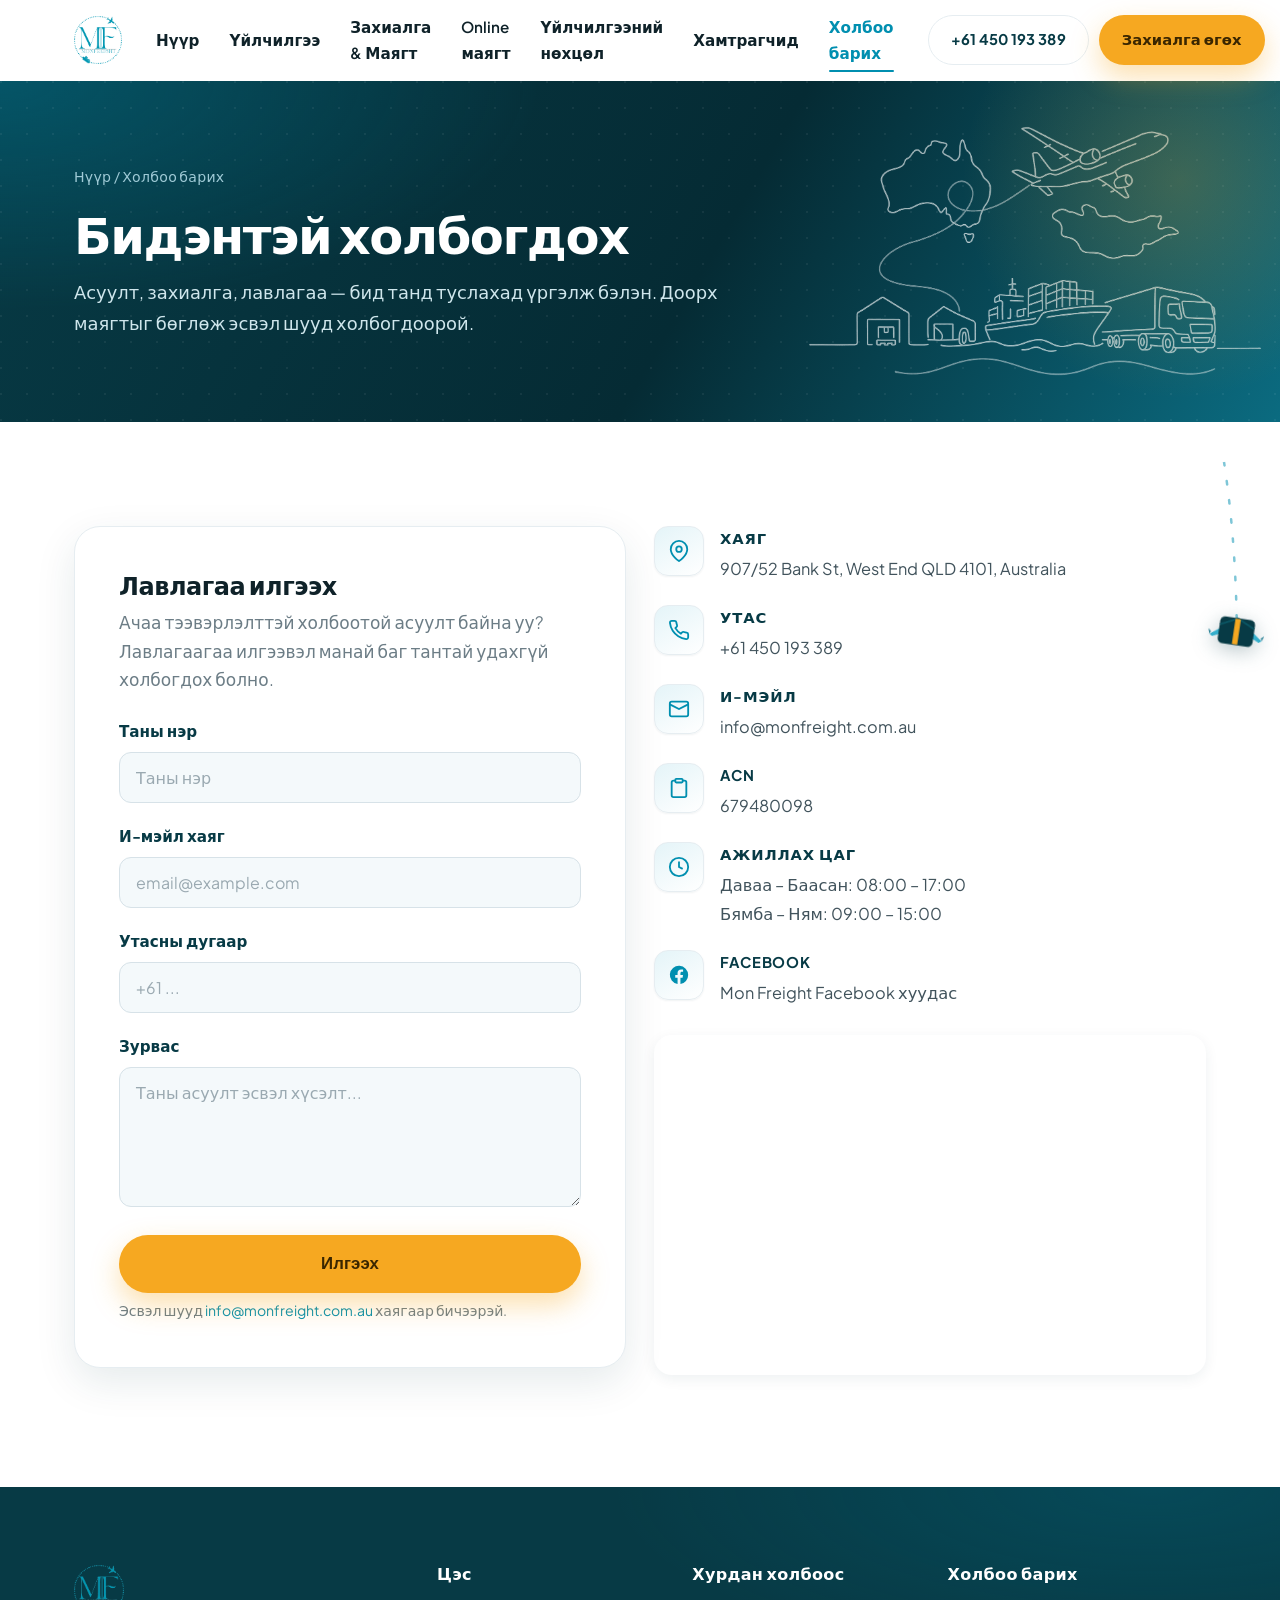
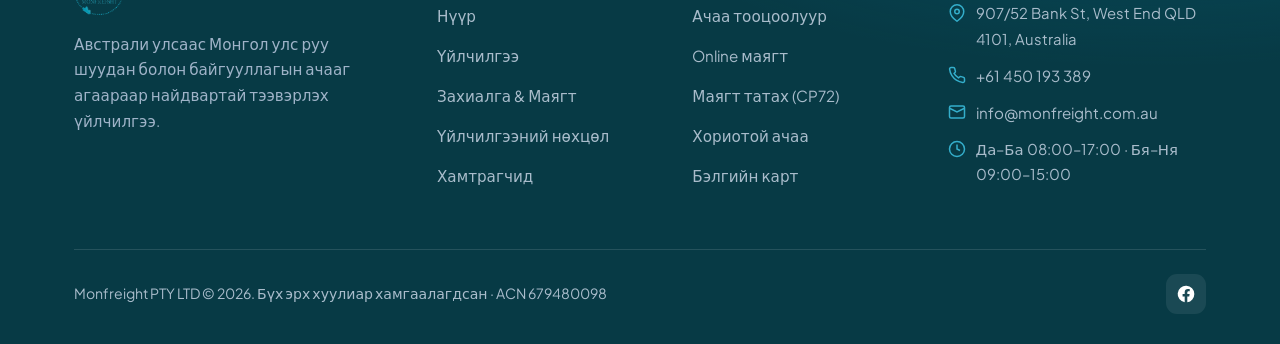
==== commit 05a02e24: "Fix contact enquiry form: send emails via FormSubmit, update intro text (MN/EN), add error state" ====
--- a/contact.html
+++ b/contact.html
@@ -9,7 +9,7 @@
 <link rel="preconnect" href="https://fonts.gstatic.com" crossorigin>
 <link href="https://fonts.googleapis.com/css2?family=Plus+Jakarta+Sans:wght@400;500;600;700;800&display=swap" rel="stylesheet">
 <link rel="icon" href="assets/logo.png">
-<link rel="stylesheet" href="assets/styles.css?v=6">
+<link rel="stylesheet" href="assets/styles.css?v=7">
 </head>
 <body>
 
@@ -53,8 +53,9 @@
       <!-- Form -->
       <div class="form-card reveal">
         <h2 style="font-size:1.5rem;margin-bottom:8px" data-i18n="contact.form.h2">Лавлагаа илгээх</h2>
-        <p style="color:var(--muted);margin-bottom:24px" data-i18n="contact.form.sub">Бид таны хүсэлтийг хүлээн авч хамгийн богино хугацаанд хариу өгнө.</p>
+        <p style="color:var(--muted);margin-bottom:24px" data-i18n="contact.form.sub">Ачаа тээвэрлэлттэй холбоотой асуулт байна уу? Лавлагаагаа илгээвэл манай баг тантай удахгүй холбогдох болно.</p>
         <div class="form-success" data-i18n="contact.form.success">Баярлалаа! Таны хүсэлт амжилттай илгээгдлээ.</div>
+        <div class="form-error" data-i18n="contact.form.error">Уучлаарай, илгээхэд алдаа гарлаа. Дахин оролдох эсвэл info@monfreight.com.au хаягаар бичээрэй.</div>
         <form id="enquiry-form" novalidate>
           <div class="field">
             <label for="name" data-i18n="contact.f.name">Таны нэр</label>
@@ -144,9 +145,9 @@
   </div>
 </footer>
 
-<script src="assets/main.js?v=6"></script>
-<script src="assets/plane-transition.js?v=6"></script>
-<script src="assets/skystory.js?v=6"></script>
-<script src="assets/i18n.js?v=6"></script>
+<script src="assets/main.js?v=7"></script>
+<script src="assets/plane-transition.js?v=7"></script>
+<script src="assets/skystory.js?v=7"></script>
+<script src="assets/i18n.js?v=7"></script>
 </body>
 </html>
--- a/assets/styles.css
+++ b/assets/styles.css
@@ -335,6 +335,8 @@
 .field textarea { min-height:140px; resize:vertical; }
 .form-note { font-size:.88rem; color:var(--muted); margin-top:6px; }
 .form-success { display:none; background:#e6f7ec; border:1px solid #b6e3c6; color:#1f6b3a;
+  padding:14px 18px; border-radius:12px; margin-bottom:18px; font-weight:600; }
+.form-error { display:none; background:#fdeaea; border:1px solid #f0b9b9; color:#9c2b2b;
   padding:14px 18px; border-radius:12px; margin-bottom:18px; font-weight:600; }
 
 /* ---------- Contact info ---------- */
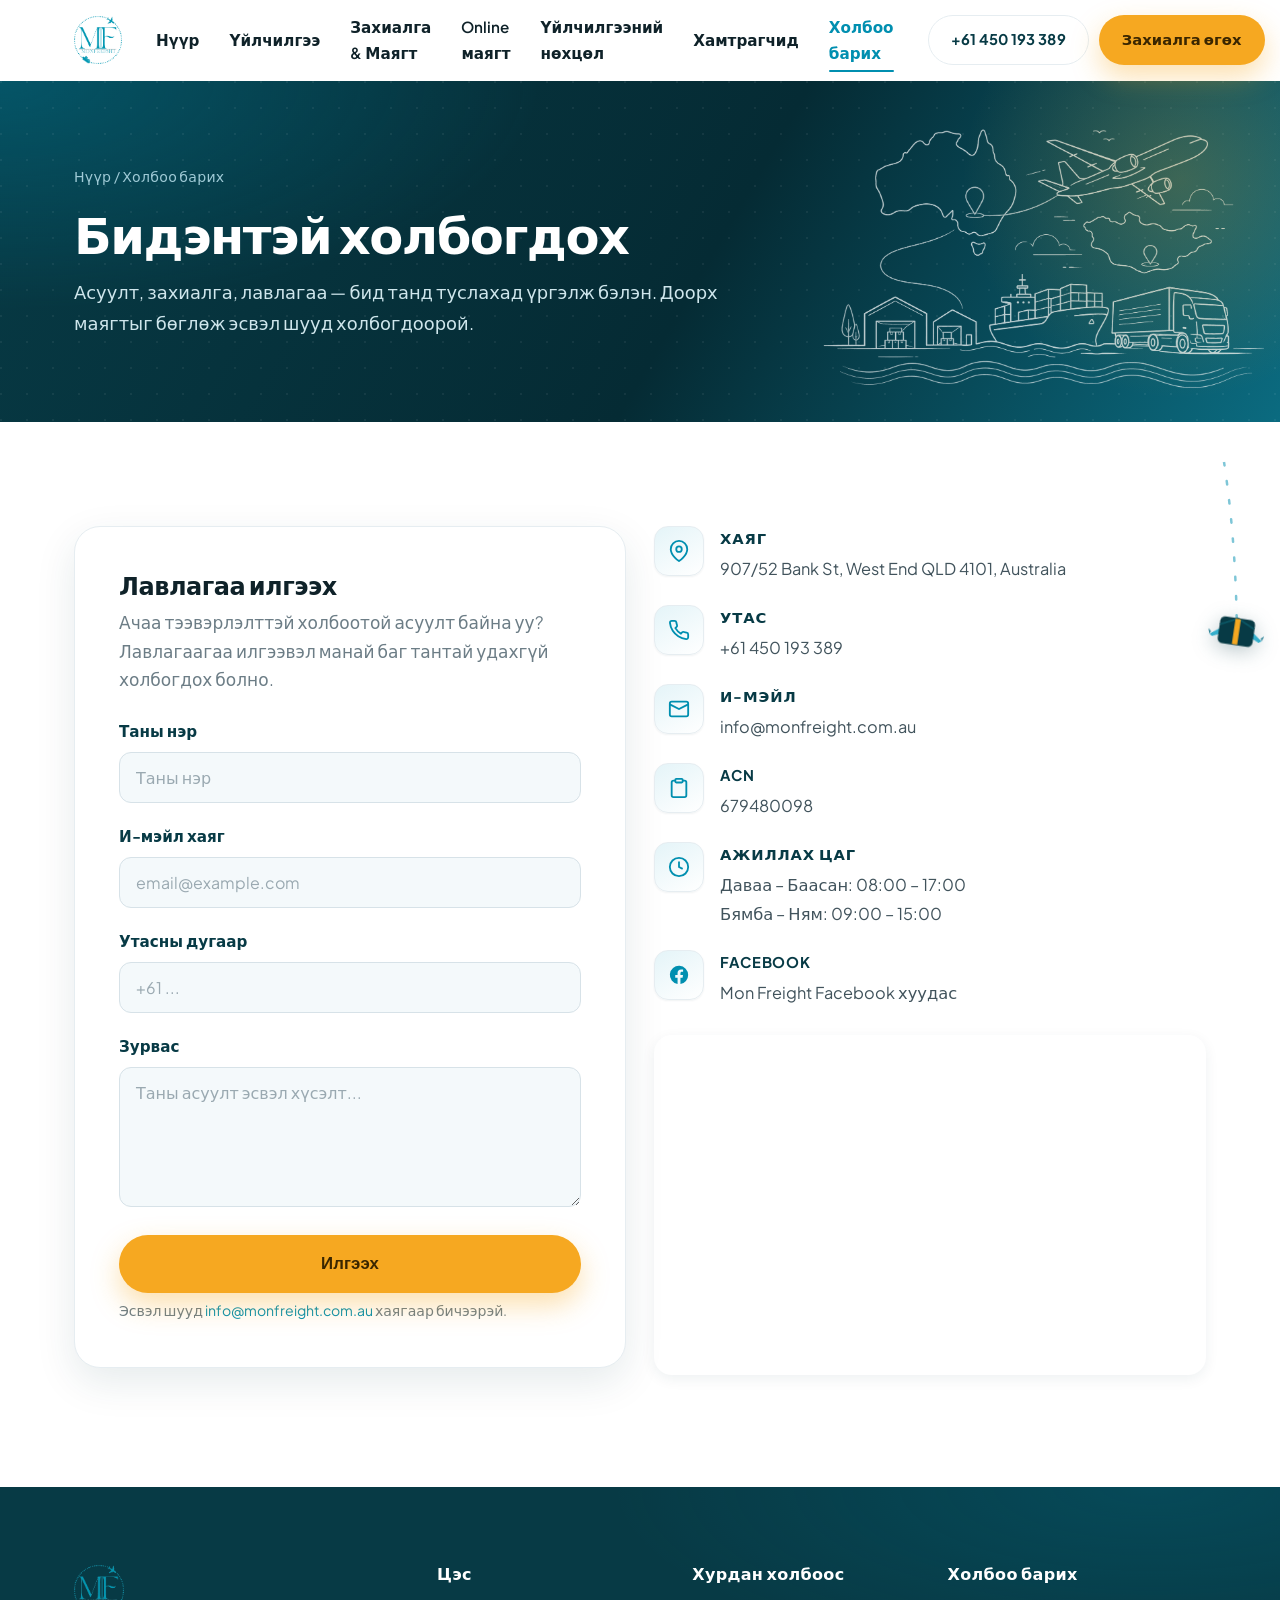
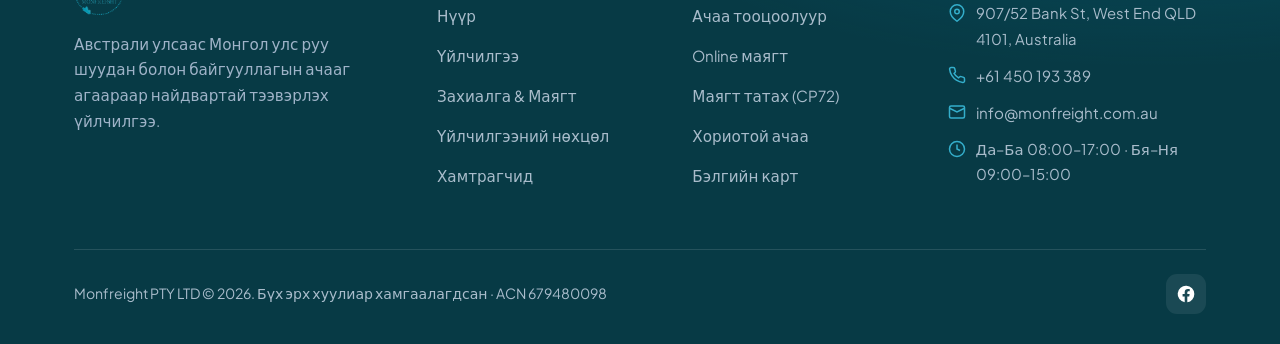
==== commit f0978ffb: "Show success/error message after enquiry submit; replace hero illustration" ====
--- a/contact.html
+++ b/contact.html
@@ -38,7 +38,7 @@
 </header>
 
 <section class="page-hero">
-  <img class="hero-illu" src="assets/route-illustration.png" alt="" aria-hidden="true">
+  <img class="hero-illu" src="assets/route-illustration-2.png" alt="" aria-hidden="true">
   <div class="container">
     <div class="crumb"><a href="index.html" data-i18n="nav.home">Нүүр</a> / <span data-i18n="crumb.contact">Холбоо барих</span></div>
     <h1 data-i18n="contact.h1">Бидэнтэй холбогдох</h1>
@@ -145,7 +145,7 @@
   </div>
 </footer>
 
-<script src="assets/main.js?v=7"></script>
+<script src="assets/main.js?v=8"></script>
 <script src="assets/plane-transition.js?v=7"></script>
 <script src="assets/skystory.js?v=7"></script>
 <script src="assets/i18n.js?v=7"></script>
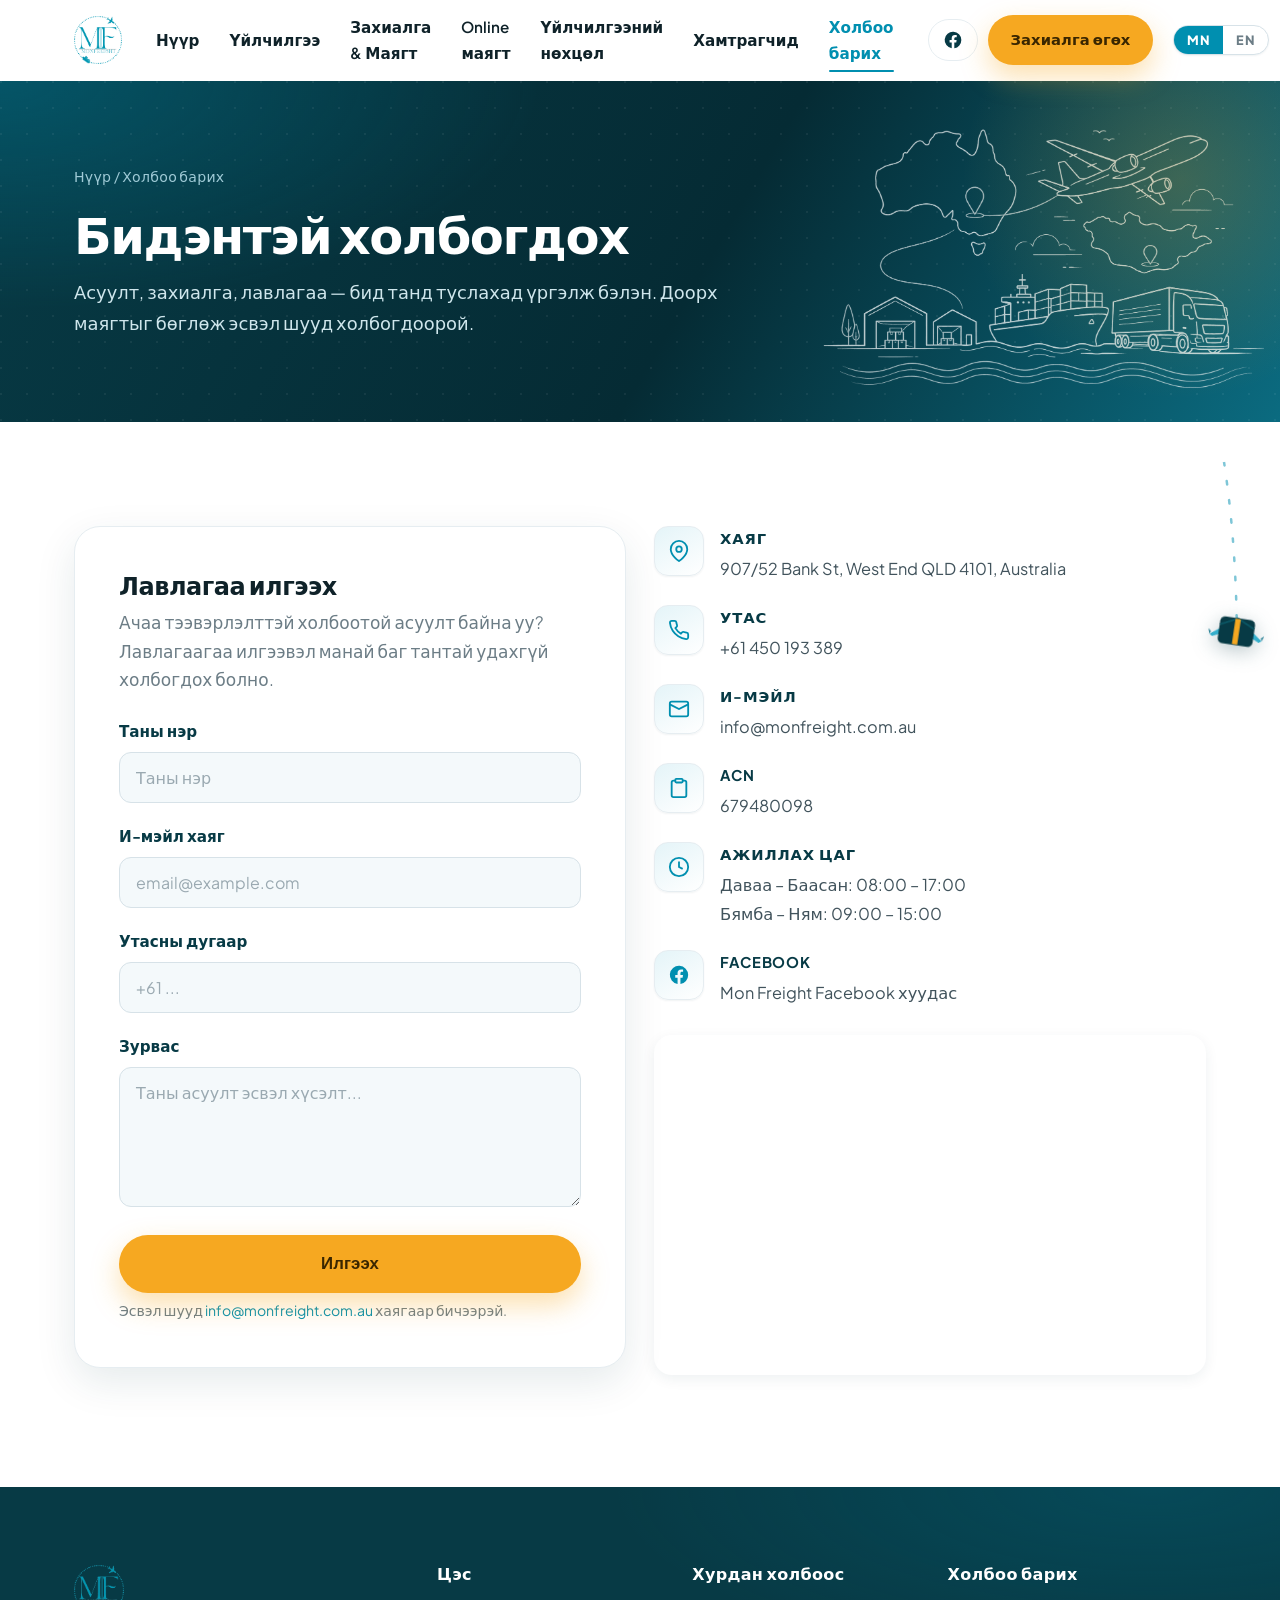
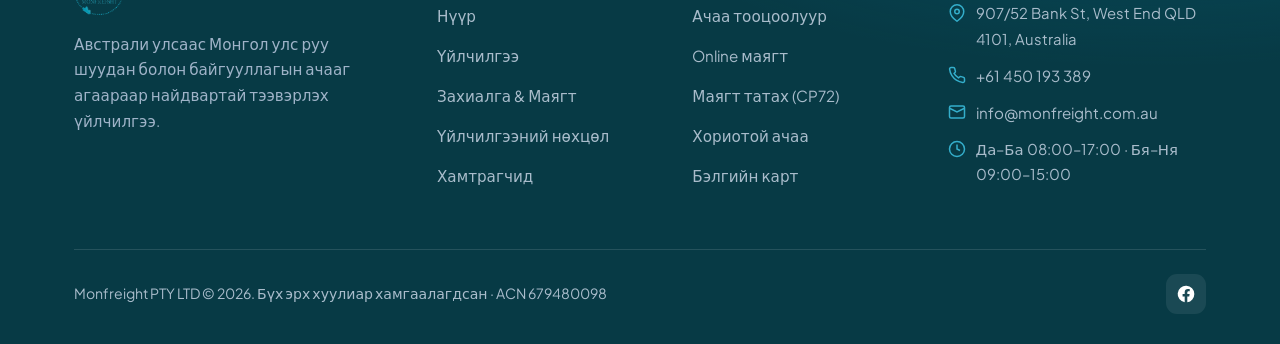
==== commit 35c05c0b: "Header: replace phone number with Facebook icon button" ====
--- a/contact.html
+++ b/contact.html
@@ -26,7 +26,7 @@
       <a href="contact.html" class="active" data-i18n="nav.contact">Холбоо барих</a>
     </nav>
     <div class="nav-cta">
-      <a href="tel:+61450193389" class="btn btn--ghost" style="color:var(--navy);border-color:var(--line)">+61 450 193 389</a>
+      <a href="https://www.facebook.com/profile.php?id=61565239049402" target="_blank" rel="noopener" class="btn btn--ghost nav-fb" style="color:var(--navy);border-color:var(--line);padding:10px 14px" aria-label="Facebook"><svg width="20" height="20" viewBox="0 0 24 24" fill="currentColor"><path d="M22 12a10 10 0 1 0-11.56 9.88v-6.99H7.9V12h2.54V9.8c0-2.5 1.49-3.89 3.78-3.89 1.09 0 2.24.2 2.24.2v2.46h-1.26c-1.24 0-1.63.77-1.63 1.56V12h2.78l-.44 2.89h-2.34v6.99A10 10 0 0 0 22 12z"/></svg></a>
       <a href="order.html" class="btn btn--primary" data-i18n="btn.order">Захиалга өгөх</a>
     </div>
     <div class="lang-switch" id="langSwitch">
@@ -148,6 +148,6 @@
 <script src="assets/main.js?v=8"></script>
 <script src="assets/plane-transition.js?v=7"></script>
 <script src="assets/skystory.js?v=7"></script>
-<script src="assets/i18n.js?v=7"></script>
+<script src="assets/i18n.js?v=8"></script>
 </body>
 </html>
